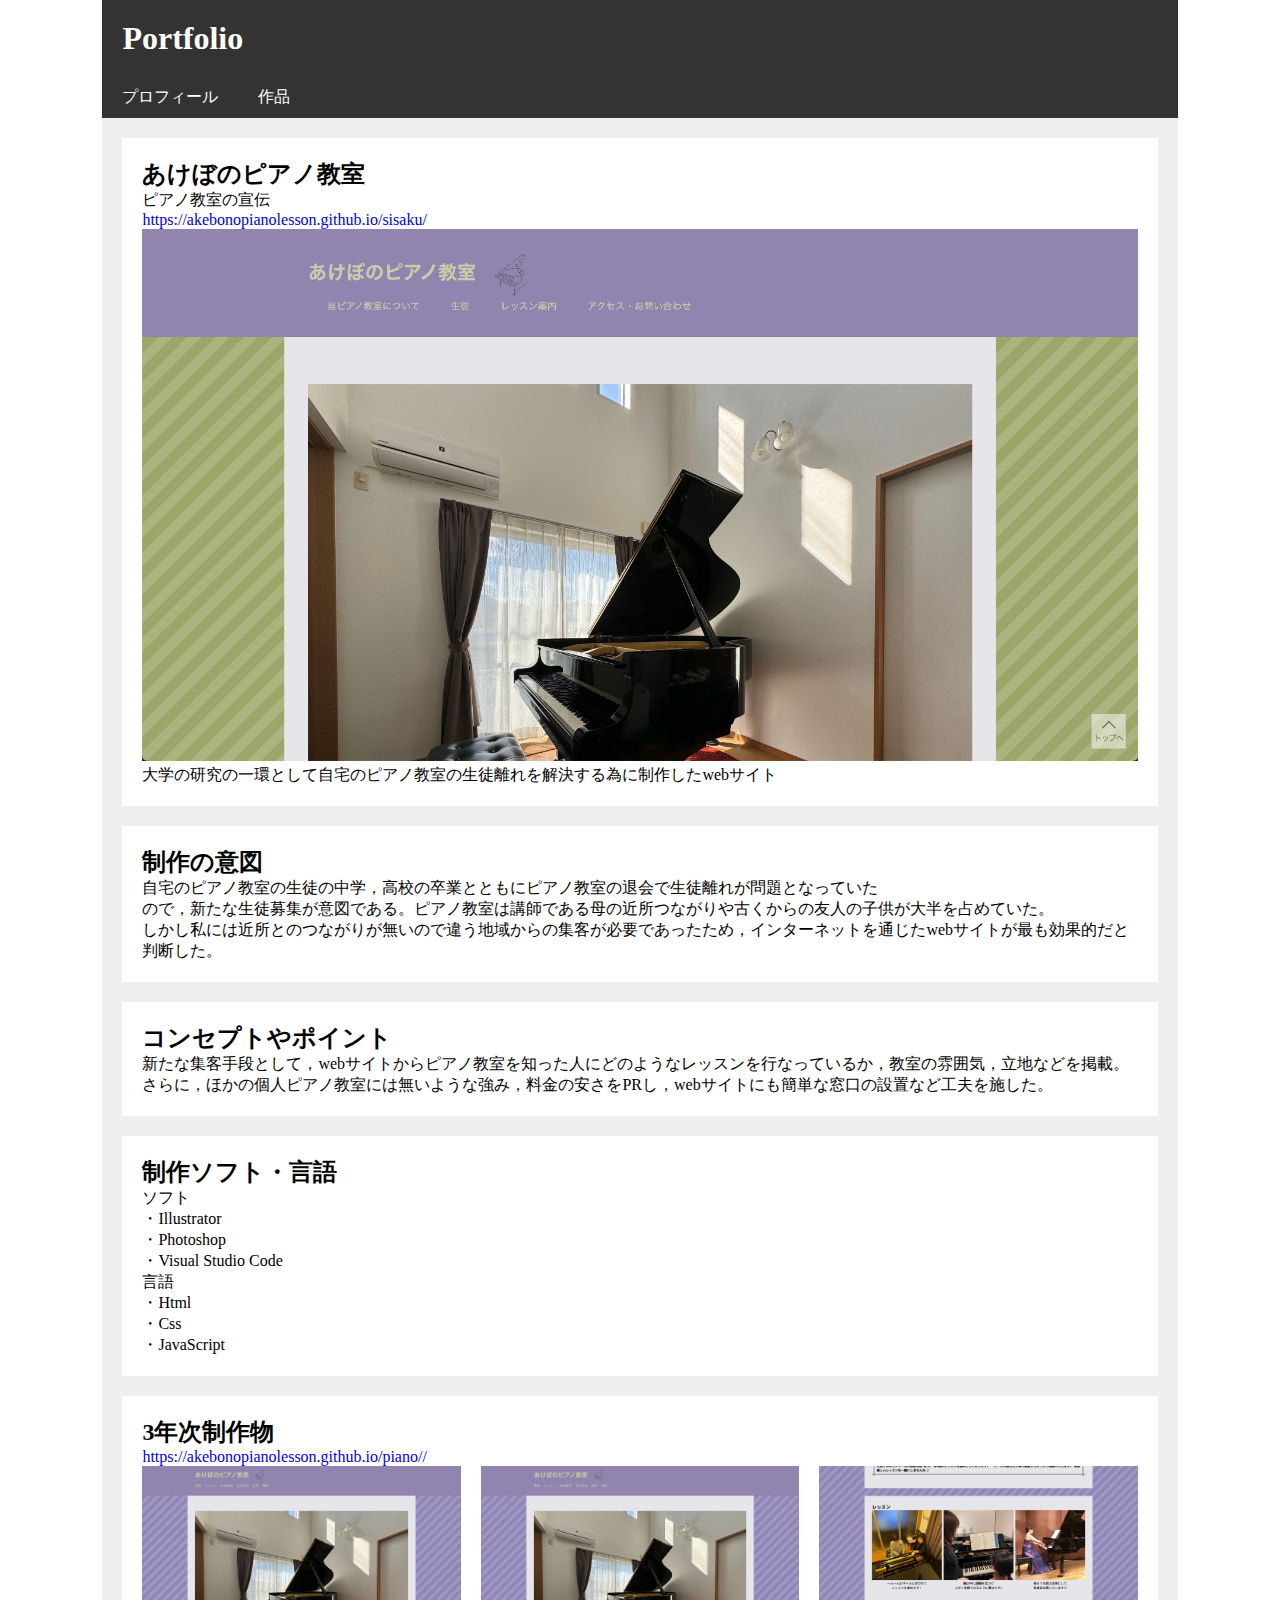
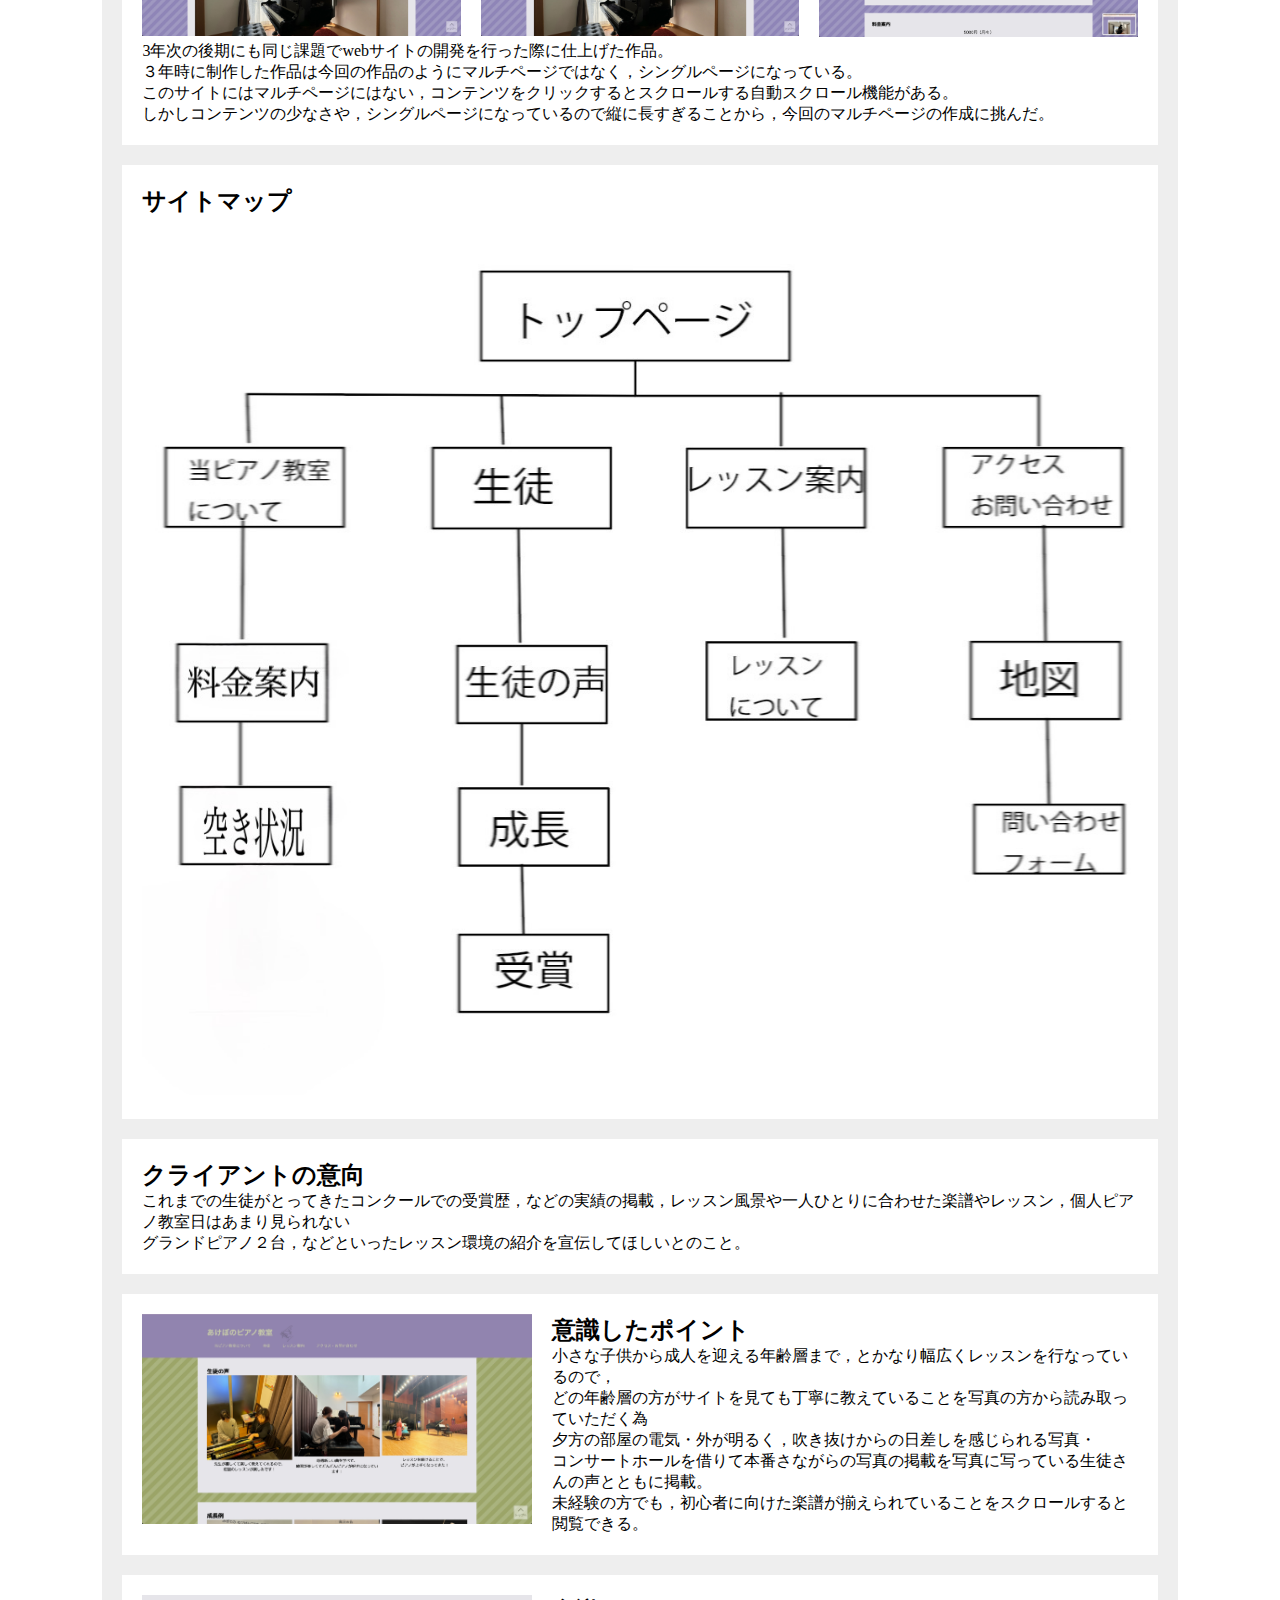
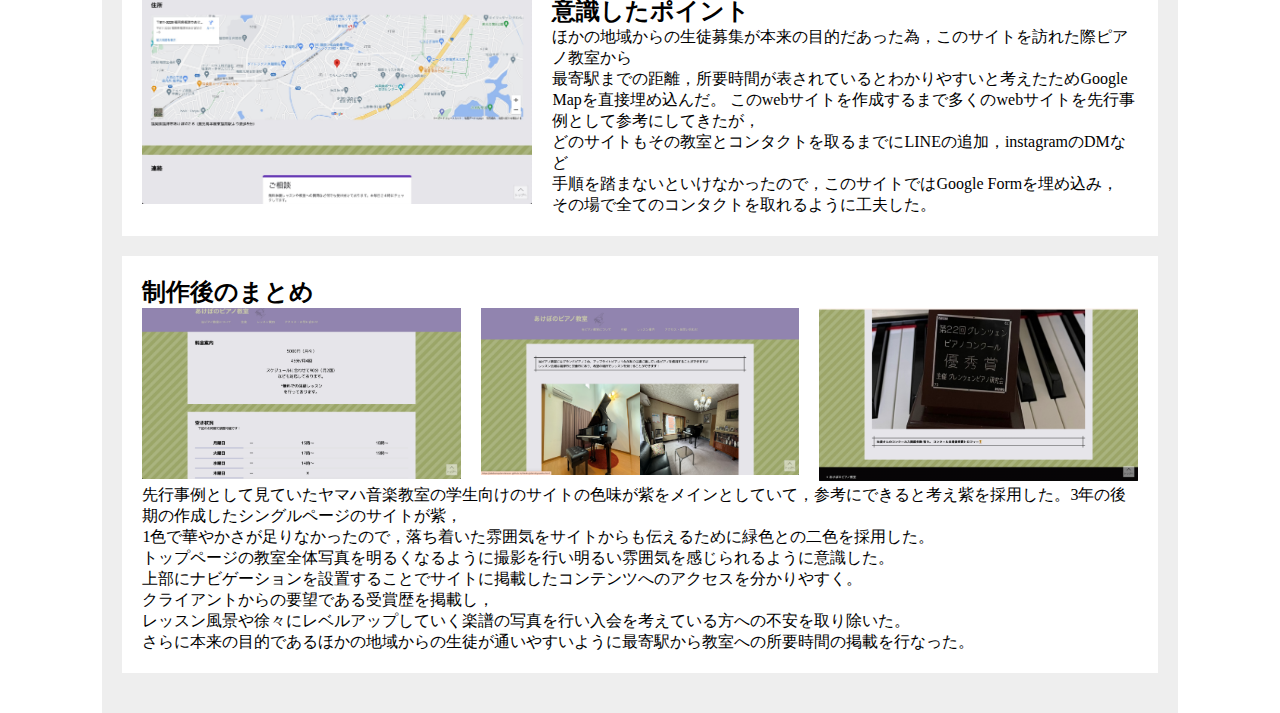
==== sakuhinn.html @ 19fc8d3b "Add files via upload" ====
<!DOCTYPE html>
<html lang="ja">

<head>
  <meta charset="UTF-8">
    <meta name="viewport" content="width=device-width, initial-scale=1"> 
<link rel="stylesheet" href="css/lightbox.min.css"> 
    <link rel="stylesheet" href="css/style.css">
  <title>Portfolio</title>
</head>

<body>

  <div id="wrap">

    <header>
        <h1>Portfolio</h1>
    </header>

    <nav class="main-menu">
      <ul>
        <li><a href="index.html">プロフィール</a></li>
          <li><a href="sakuhinn.html">作品</a></li>
      </ul>
    </nav>

    <main>
      <section>

        <article>
          <h2>あけぼのピアノ教室</h2>
          <p>ピアノ教室の宣伝</p>
          <p><a href="https://akebonopianolesson.github.io/sisaku/index.html">
            https://akebonopianolesson.github.io/sisaku/</a>
          </p>
          <ul id="ImgSet"> 
            <li><a href="images/01.jpg" data-lightbox="photo"  data-title="キャプション"> 
              <img src="images/01.jpg" alt=""> 
              </a>
            </ul> 
            <p>大学の研究の一環として自宅のピアノ教室の生徒離れを解決する為に制作したwebサイト</p>
          </article>
      
    


        
          <article>
          <h2>制作の意図</h2>
          <p>
            自宅のピアノ教室の生徒の中学，高校の卒業とともにピアノ教室の退会で生徒離れが問題となっていた<br>
            ので，新たな生徒募集が意図である。ピアノ教室は講師である母の近所つながりや古くからの友人の子供が大半を占めていた。<br>
            しかし私には近所とのつながりが無いので違う地域からの集客が必要であったため，インターネットを通じたwebサイトが最も効果的だと判断した。
          </p>
        </article>

        <article>
          <h2>コンセプトやポイント</h2>
          <p>
            新たな集客手段として，webサイトからピアノ教室を知った人にどのようなレッスンを行なっているか，教室の雰囲気，立地などを掲載。<br>
            さらに，ほかの個人ピアノ教室には無いような強み，料金の安さをPRし，webサイトにも簡単な窓口の設置など工夫を施した。

          </p>
        </article>



        <article>
          <h2>
            制作ソフト・言語
          </h2>
          <p>
            ソフト<br>
            ・Illustrator<br>
            ・Photoshop<br>
            ・Visual Studio Code<br>
            言語<br>
            ・Html<br>
            ・Css<br>
            ・JavaScript
            
          </p>
        </article>



        <article>
          <h2>
          3年次制作物
          </h2>
          <p><a href="https://akebonopianolesson.github.io/piano/">
            https://akebonopianolesson.github.io/piano//</a>
          </p>
          <ul id="ImgSet"> 
            <li><a href="images/10.jpg" data-lightbox="photo"  data-title="キャプション"> 
              <img src="images/10.jpg" alt=""> 
            </a> </li> 
            <li><a href="images/11.jpg" data-lightbox="photo"  data-title="キャプション"> 
              <img src="images/11.jpg" alt=""> 
            </a> </li> 
            <li><a href="images/12.jpg" data-lightbox="photo"  data-title="キャプション"> 
              <img src="images/12.jpg" alt=""> 
            </a> </li> 
          </ul> 
          <p>
            3年次の後期にも同じ課題でwebサイトの開発を行った際に仕上げた作品。<br>
            ３年時に制作した作品は今回の作品のようにマルチページではなく，シングルページになっている。<br>
            このサイトにはマルチページにはない，コンテンツをクリックするとスクロールする自動スクロール機能がある。<br>
            しかしコンテンツの少なさや，シングルページになっているので縦に長すぎることから，今回のマルチページの作成に挑んだ。
          </p>
        </article>



        <article>
        <h2>サイトマップ</h2>
        <ul id="ImgSet"> 
          <li><a href="images/05.jpg" data-lightbox="photo"  data-title="キャプション"> 
            <img src="images/05.jpg" alt=""> 
            </a>
          </ul> 

        </article>
        <article>
          <h2>
            クライアントの意向
          </h2>
          <p>
            これまでの生徒がとってきたコンクールでの受賞歴，などの実績の掲載，レッスン風景や一人ひとりに合わせた楽譜やレッスン，個人ピアノ教室日はあまり見られない<br>
            グランドピアノ２台，などといったレッスン環境の紹介を宣伝してほしいとのこと。 
          </p>
        </article>

        <article>
          <div class="box">
            <div class="image">
              <img src="images/02.jpg" alt="サイト" >
            </div>
            <div class="text">
              <h2>意識したポイント

              </h2>
              <p>小さな子供から成人を迎える年齢層まで，とかなり幅広くレッスンを行なっているので，<br>
                どの年齢層の方がサイトを見ても丁寧に教えていることを写真の方から読み取っていただく為<br>
                夕方の部屋の電気・外が明るく，吹き抜けからの日差しを感じられる写真・<br>
                コンサートホールを借りて本番さながらの写真の掲載を写真に写っている生徒さんの声とともに掲載。<br>
                未経験の方でも，初心者に向けた楽譜が揃えられていることをスクロールすると閲覧できる。</p>
            </div>
          </div>
        </article>
       


        <article>
          <div class="box">
            <div class="image">
              <img src="images/03.jpg" alt="サイト" >
            </div>
            <div class="text">
              <h2>意識したポイント
                 </h2>
              <p>
                ほかの地域からの生徒募集が本来の目的だあった為，このサイトを訪れた際ピアノ教室から<br>
                最寄駅までの距離，所要時間が表されているとわかりやすいと考えたためGoogle Mapを直接埋め込んだ。
                このwebサイトを作成するまで多くのwebサイトを先行事例として参考にしてきたが，<br>
                どのサイトもその教室とコンタクトを取るまでにLINEの追加，instagramのDMなど<br>
                手順を踏まないといけなかったので，このサイトではGoogle Formを埋め込み，<br>
                その場で全てのコンタクトを取れるように工夫した。
              </p>
            </div>
          </div>
        </article>

        <article>
          <h2>
            制作後のまとめ
          </h2>
          <ul id="ImgSet"> 
            <li><a href="images/07.jpg" data-lightbox="photo"  data-title="キャプション"> 
              <img src="images/07.jpg" alt=""> 
            </a> </li> 
            <li><a href="images/08.jpg" data-lightbox="photo"  data-title="キャプション"> 
              <img src="images/08.jpg" alt=""> 
            </a> </li> 
            <li><a href="images/09.jpg" data-lightbox="photo"  data-title="キャプション"> 
              <img src="images/09.jpg" alt=""> 
            </a> </li> 
          </ul> 
          <p>先行事例として見ていたヤマハ音楽教室の学生向けのサイトの色味が紫をメインとしていて，参考にできると考え紫を採用した。3年の後期の作成したシングルページのサイトが紫，<br>
            1色で華やかさが足りなかったので，落ち着いた雰囲気をサイトからも伝えるために緑色との二色を採用した。<br>
            トップページの教室全体写真を明るくなるように撮影を行い明るい雰囲気を感じられるように意識した。 <br>
            上部にナビゲーションを設置することでサイトに掲載したコンテンツへのアクセスを分かりやすく。<br>
            クライアントからの要望である受賞歴を掲載し，<br>
            レッスン風景や徐々にレベルアップしていく楽譜の写真を行い入会を考えている方への不安を取り除いた。<br>
            さらに本来の目的であるほかの地域からの生徒が通いやすいように最寄駅から教室への所要時間の掲載を行なった。</p>
        </article>

       
      

    

    </main>


  </div>
    <script src="https://code.jquery.com/jquery-3.6.0.min.js" integrity="sha256-/xUj+3OJU5yExlq6GSYGSHk7tPXikynS7ogEvDej/m4=" crossorigin="anonymous"></script>
    <script src="js/lightbox.min.js"></script> 
  </body>
</html>
---- css/style.css ----
@charset "UTF-8";

* {
  margin: 0;
  padding: 0 ;
  list-style: none;
  text-decoration: none;
}

#wrap {
  width: 100%;
  margin: 0 auto;
}

header {
  background: #333;
  color: #FFF;
  padding: 20px;
}

.main-menu {
  background: #333;
}

.main-menu ul li {
  text-align: center;
}

.main-menu ul li a {
  color: #FFF;
  display: block;
  padding: 10px 20px;
}

.main-menu ul li a:hover {
  background: #222;
}

section {
  background: #EEE;
  flex: 3;
  padding: 20px;
}

article {
  background: #FFF;
  padding: 20px;
  margin-bottom: 20px;  
}

aside {
  background: #DDD;
  flex: 1;
}

.sub-menu {
  background: #999; 
}

.sub-menu ul li {
  text-align: center;
}

.sub-menu ul li a {
  color: #FFF;
  display: block;
  padding: 10px 20px;
}

.sub-menu ul li a:hover {
  background: #666;
}

footer {
  background: #333;
  color: #FFF;
  padding: 20px;
  text-align: center;
}
img { 
  width: 100%; 
  height: auto;
} 

.namae{
  text-align: center;
}
@media all and (min-width: 600px) { 
  #ImgSet { 
  
  display: flex; 
  gap:20px;
} 
  
  
  #wrap { 
  
  width: 84%; 
  
} 



.main-menu ul { 
  
  display: flex; 
  
} 



.main-menu ul li { 
  
  text-align: left; 
  
} 



main { 
  
  display: flex; 
  
} 



.sub-menu ul li { 
  
  text-align: left; 
  
} 


/* 横並びの設定 */
.box {
  display: flex;
  gap: 20px;
}

.image {
  flex: 2;
}

.text {
  flex: 3;
}

} 



@media all and (max-width: 1025px) { 
  
  #wrap { 
  
  max-width: 1280px; 
  
} 



}
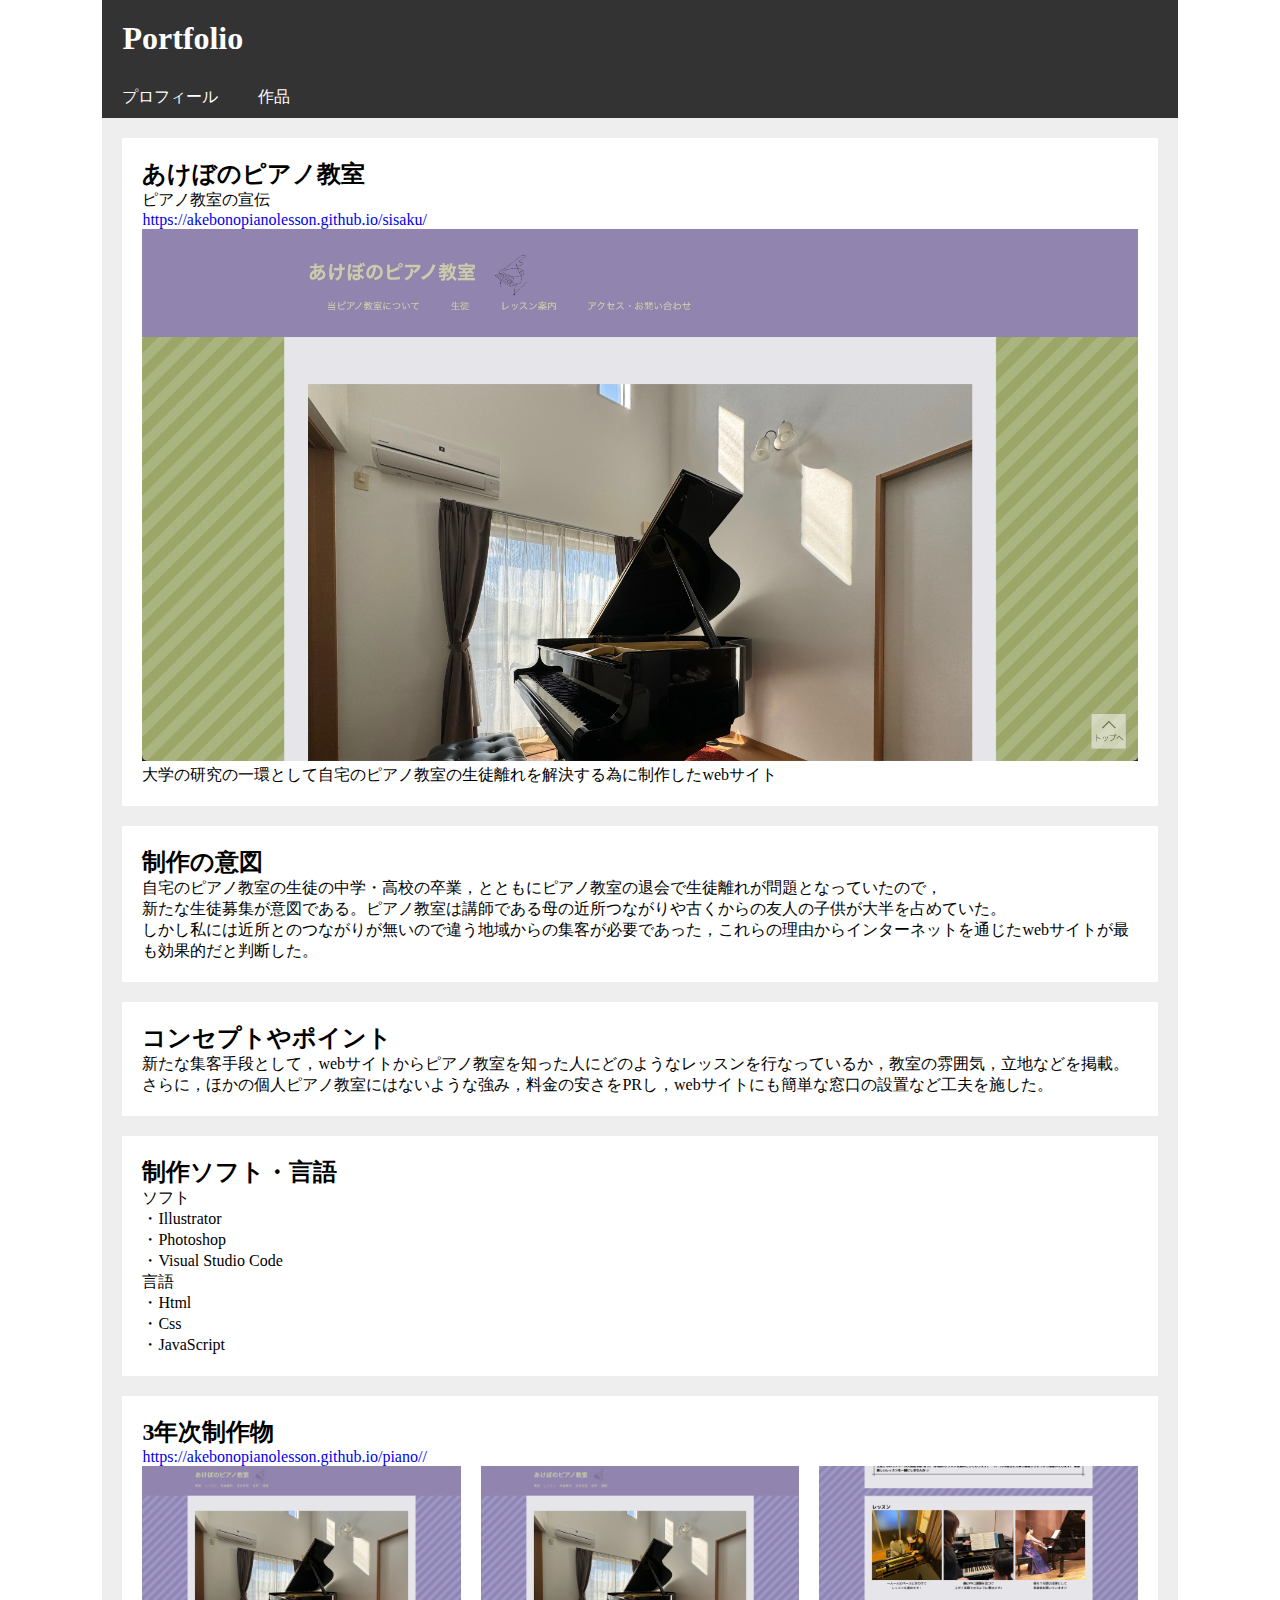
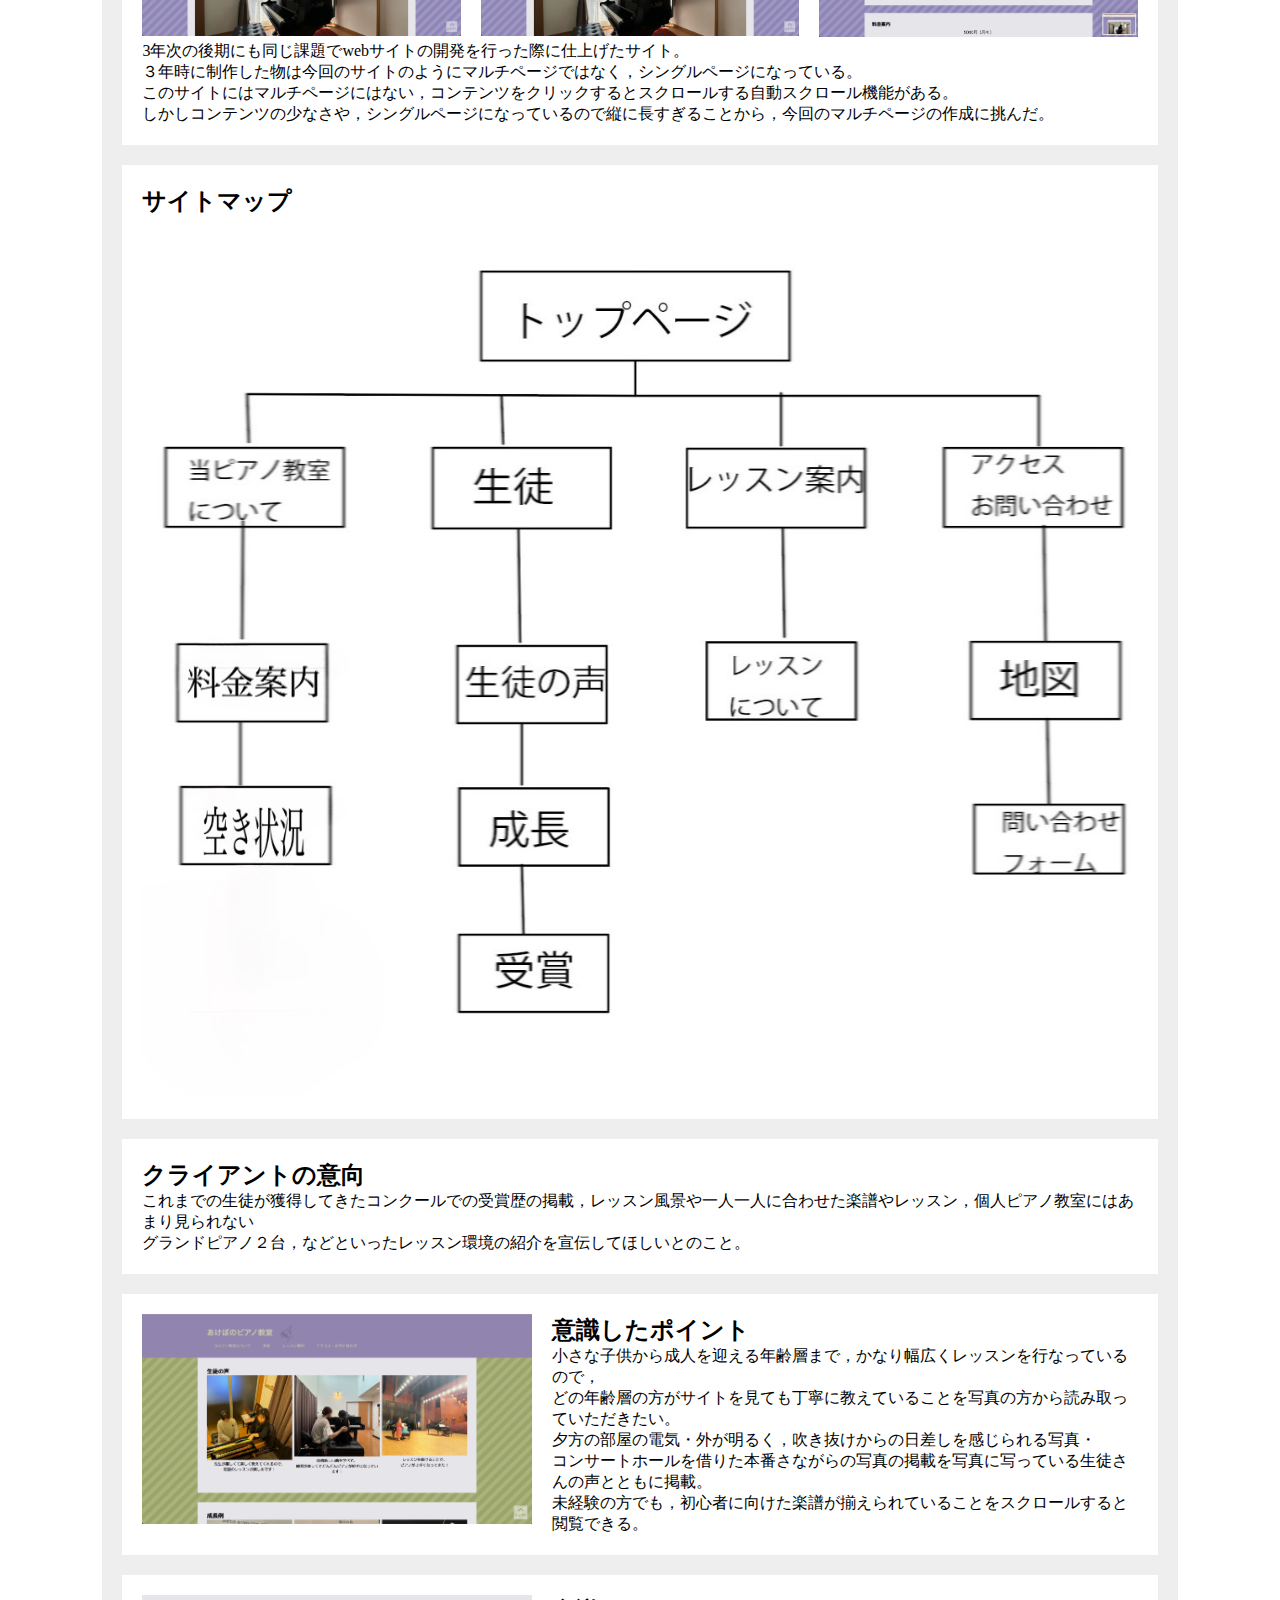
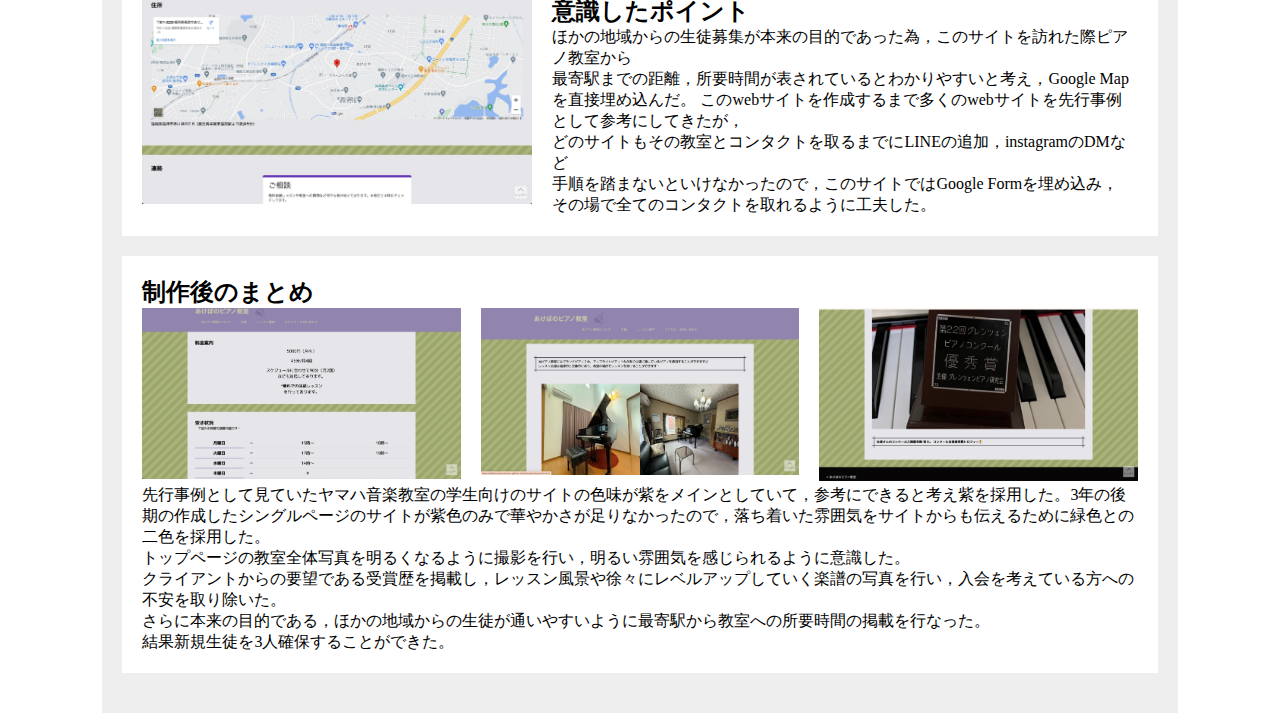
==== commit 155c5499: "Add files via upload" ====
--- a/sakuhinn.html
+++ b/sakuhinn.html
@@ -48,9 +48,9 @@
           <article>
           <h2>制作の意図</h2>
           <p>
-            自宅のピアノ教室の生徒の中学，高校の卒業とともにピアノ教室の退会で生徒離れが問題となっていた<br>
-            ので，新たな生徒募集が意図である。ピアノ教室は講師である母の近所つながりや古くからの友人の子供が大半を占めていた。<br>
-            しかし私には近所とのつながりが無いので違う地域からの集客が必要であったため，インターネットを通じたwebサイトが最も効果的だと判断した。
+            自宅のピアノ教室の生徒の中学・高校の卒業，とともにピアノ教室の退会で生徒離れが問題となっていたので，<br>
+            新たな生徒募集が意図である。ピアノ教室は講師である母の近所つながりや古くからの友人の子供が大半を占めていた。<br>
+            しかし私には近所とのつながりが無いので違う地域からの集客が必要であった，これらの理由からインターネットを通じたwebサイトが最も効果的だと判断した。
           </p>
         </article>
 
@@ -58,7 +58,7 @@
           <h2>コンセプトやポイント</h2>
           <p>
             新たな集客手段として，webサイトからピアノ教室を知った人にどのようなレッスンを行なっているか，教室の雰囲気，立地などを掲載。<br>
-            さらに，ほかの個人ピアノ教室には無いような強み，料金の安さをPRし，webサイトにも簡単な窓口の設置など工夫を施した。
+            さらに，ほかの個人ピアノ教室にはないような強み，料金の安さをPRし，webサイトにも簡単な窓口の設置など工夫を施した。
 
           </p>
         </article>
@@ -103,8 +103,8 @@
             </a> </li> 
           </ul> 
           <p>
-            3年次の後期にも同じ課題でwebサイトの開発を行った際に仕上げた作品。<br>
-            ３年時に制作した作品は今回の作品のようにマルチページではなく，シングルページになっている。<br>
+            3年次の後期にも同じ課題でwebサイトの開発を行った際に仕上げたサイト。<br>
+          ３年時に制作した物は今回のサイトのようにマルチページではなく，シングルページになっている。<br>
             このサイトにはマルチページにはない，コンテンツをクリックするとスクロールする自動スクロール機能がある。<br>
             しかしコンテンツの少なさや，シングルページになっているので縦に長すぎることから，今回のマルチページの作成に挑んだ。
           </p>
@@ -126,7 +126,7 @@
             クライアントの意向
           </h2>
           <p>
-            これまでの生徒がとってきたコンクールでの受賞歴，などの実績の掲載，レッスン風景や一人ひとりに合わせた楽譜やレッスン，個人ピアノ教室日はあまり見られない<br>
+            これまでの生徒が獲得してきたコンクールでの受賞歴の掲載，レッスン風景や一人一人に合わせた楽譜やレッスン，個人ピアノ教室にはあまり見られない<br>
             グランドピアノ２台，などといったレッスン環境の紹介を宣伝してほしいとのこと。 
           </p>
         </article>
@@ -140,10 +140,10 @@
               <h2>意識したポイント
 
               </h2>
-              <p>小さな子供から成人を迎える年齢層まで，とかなり幅広くレッスンを行なっているので，<br>
-                どの年齢層の方がサイトを見ても丁寧に教えていることを写真の方から読み取っていただく為<br>
+              <p>小さな子供から成人を迎える年齢層まで，かなり幅広くレッスンを行なっているので，<br>
+                どの年齢層の方がサイトを見ても丁寧に教えていることを写真の方から読み取っていただきたい。<br>
                 夕方の部屋の電気・外が明るく，吹き抜けからの日差しを感じられる写真・<br>
-                コンサートホールを借りて本番さながらの写真の掲載を写真に写っている生徒さんの声とともに掲載。<br>
+                コンサートホールを借りた本番さながらの写真の掲載を写真に写っている生徒さんの声とともに掲載。<br>
                 未経験の方でも，初心者に向けた楽譜が揃えられていることをスクロールすると閲覧できる。</p>
             </div>
           </div>
@@ -160,8 +160,8 @@
               <h2>意識したポイント
                  </h2>
               <p>
-                ほかの地域からの生徒募集が本来の目的だあった為，このサイトを訪れた際ピアノ教室から<br>
-                最寄駅までの距離，所要時間が表されているとわかりやすいと考えたためGoogle Mapを直接埋め込んだ。
+                ほかの地域からの生徒募集が本来の目的であった為，このサイトを訪れた際ピアノ教室から<br>
+                最寄駅までの距離，所要時間が表されているとわかりやすいと考え，Google Mapを直接埋め込んだ。
                 このwebサイトを作成するまで多くのwebサイトを先行事例として参考にしてきたが，<br>
                 どのサイトもその教室とコンタクトを取るまでにLINEの追加，instagramのDMなど<br>
                 手順を踏まないといけなかったので，このサイトではGoogle Formを埋め込み，<br>
@@ -186,13 +186,12 @@
               <img src="images/09.jpg" alt=""> 
             </a> </li> 
           </ul> 
-          <p>先行事例として見ていたヤマハ音楽教室の学生向けのサイトの色味が紫をメインとしていて，参考にできると考え紫を採用した。3年の後期の作成したシングルページのサイトが紫，<br>
-            1色で華やかさが足りなかったので，落ち着いた雰囲気をサイトからも伝えるために緑色との二色を採用した。<br>
-            トップページの教室全体写真を明るくなるように撮影を行い明るい雰囲気を感じられるように意識した。 <br>
-            上部にナビゲーションを設置することでサイトに掲載したコンテンツへのアクセスを分かりやすく。<br>
-            クライアントからの要望である受賞歴を掲載し，<br>
-            レッスン風景や徐々にレベルアップしていく楽譜の写真を行い入会を考えている方への不安を取り除いた。<br>
-            さらに本来の目的であるほかの地域からの生徒が通いやすいように最寄駅から教室への所要時間の掲載を行なった。</p>
+          <p>先行事例として見ていたヤマハ音楽教室の学生向けのサイトの色味が紫をメインとしていて，参考にできると考え紫を採用した。3年の後期の作成したシングルページのサイトが紫色のみで華やかさが足りなかったので，落ち着いた雰囲気をサイトからも伝えるために緑色との二色を採用した。<br>
+            トップページの教室全体写真を明るくなるように撮影を行い，明るい雰囲気を感じられるように意識した。 <br>
+            クライアントからの要望である受賞歴を掲載し，レッスン風景や徐々にレベルアップしていく楽譜の写真を行い，入会を考えている方への不安を取り除いた。<br>
+            さらに本来の目的である，ほかの地域からの生徒が通いやすいように最寄駅から教室への所要時間の掲載を行なった。<br>
+            結果新規生徒を3人確保することができた。
+          </p>
         </article>
 
        
